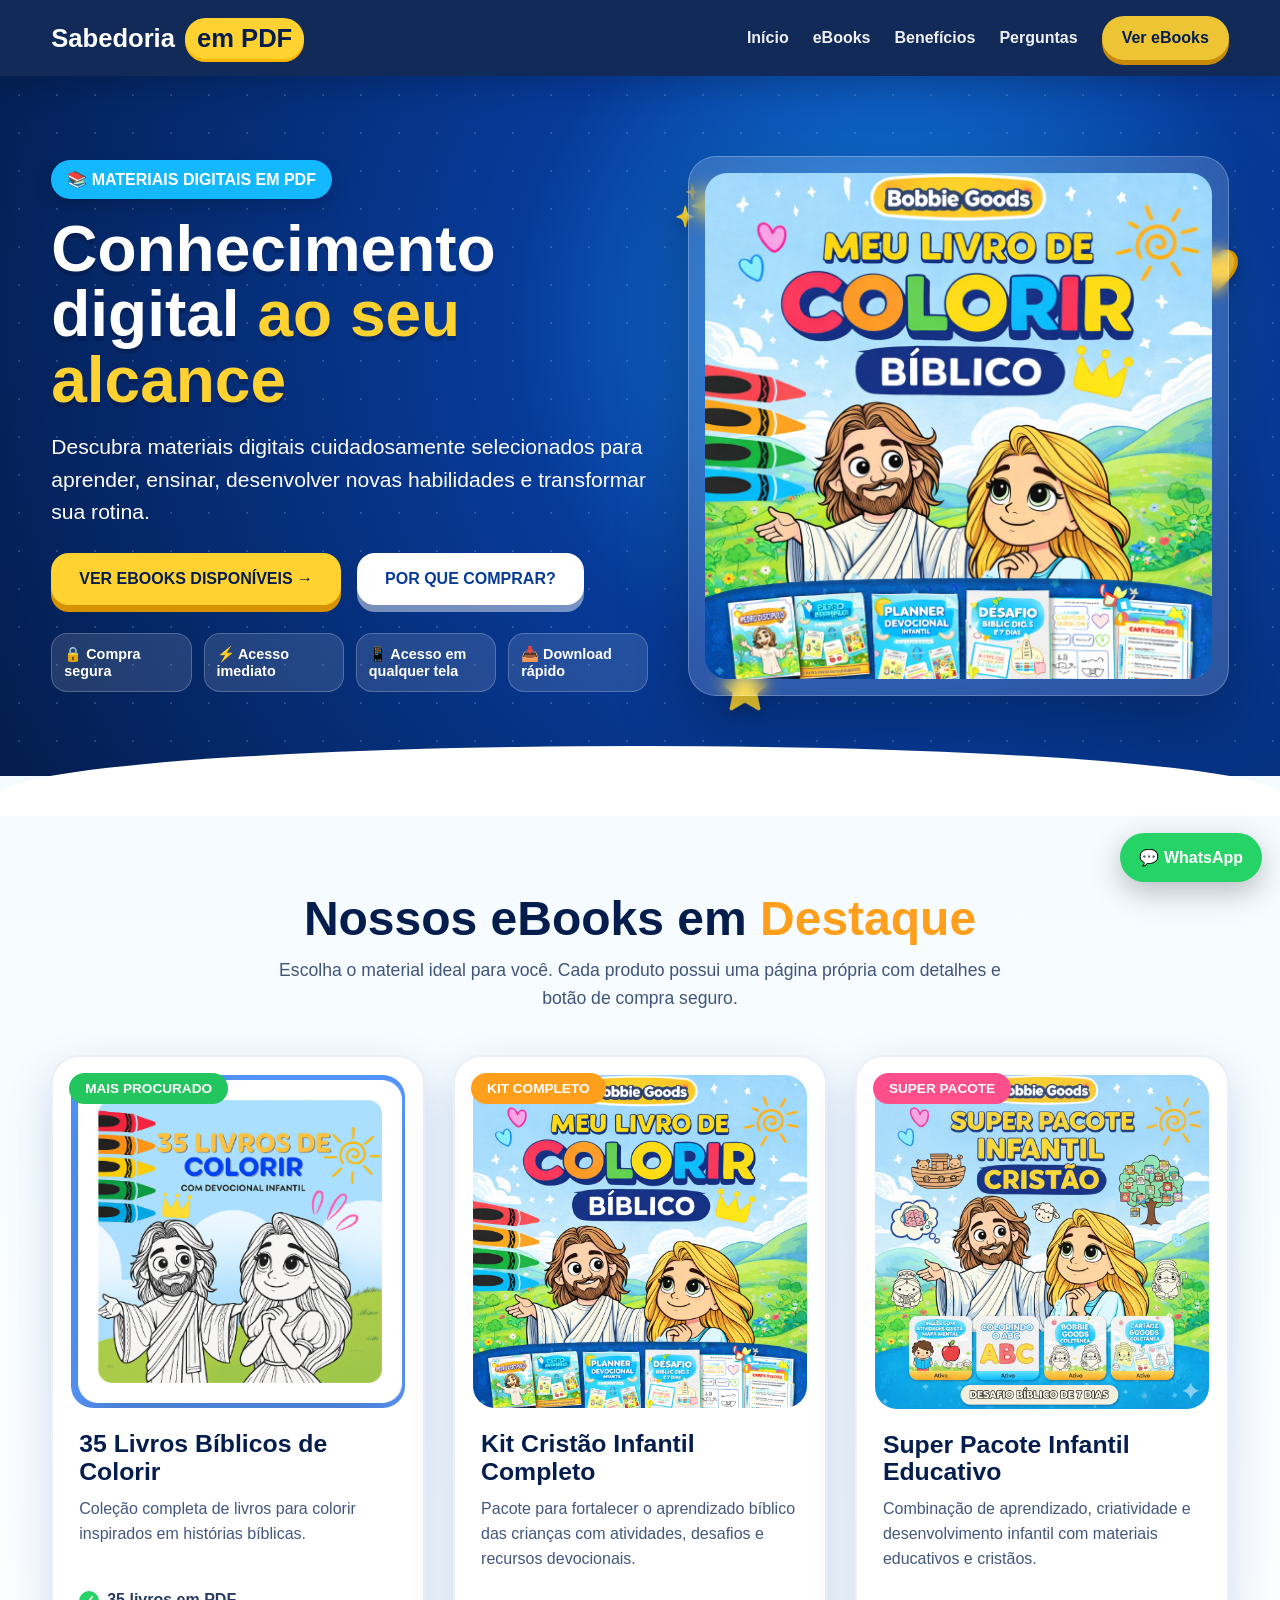
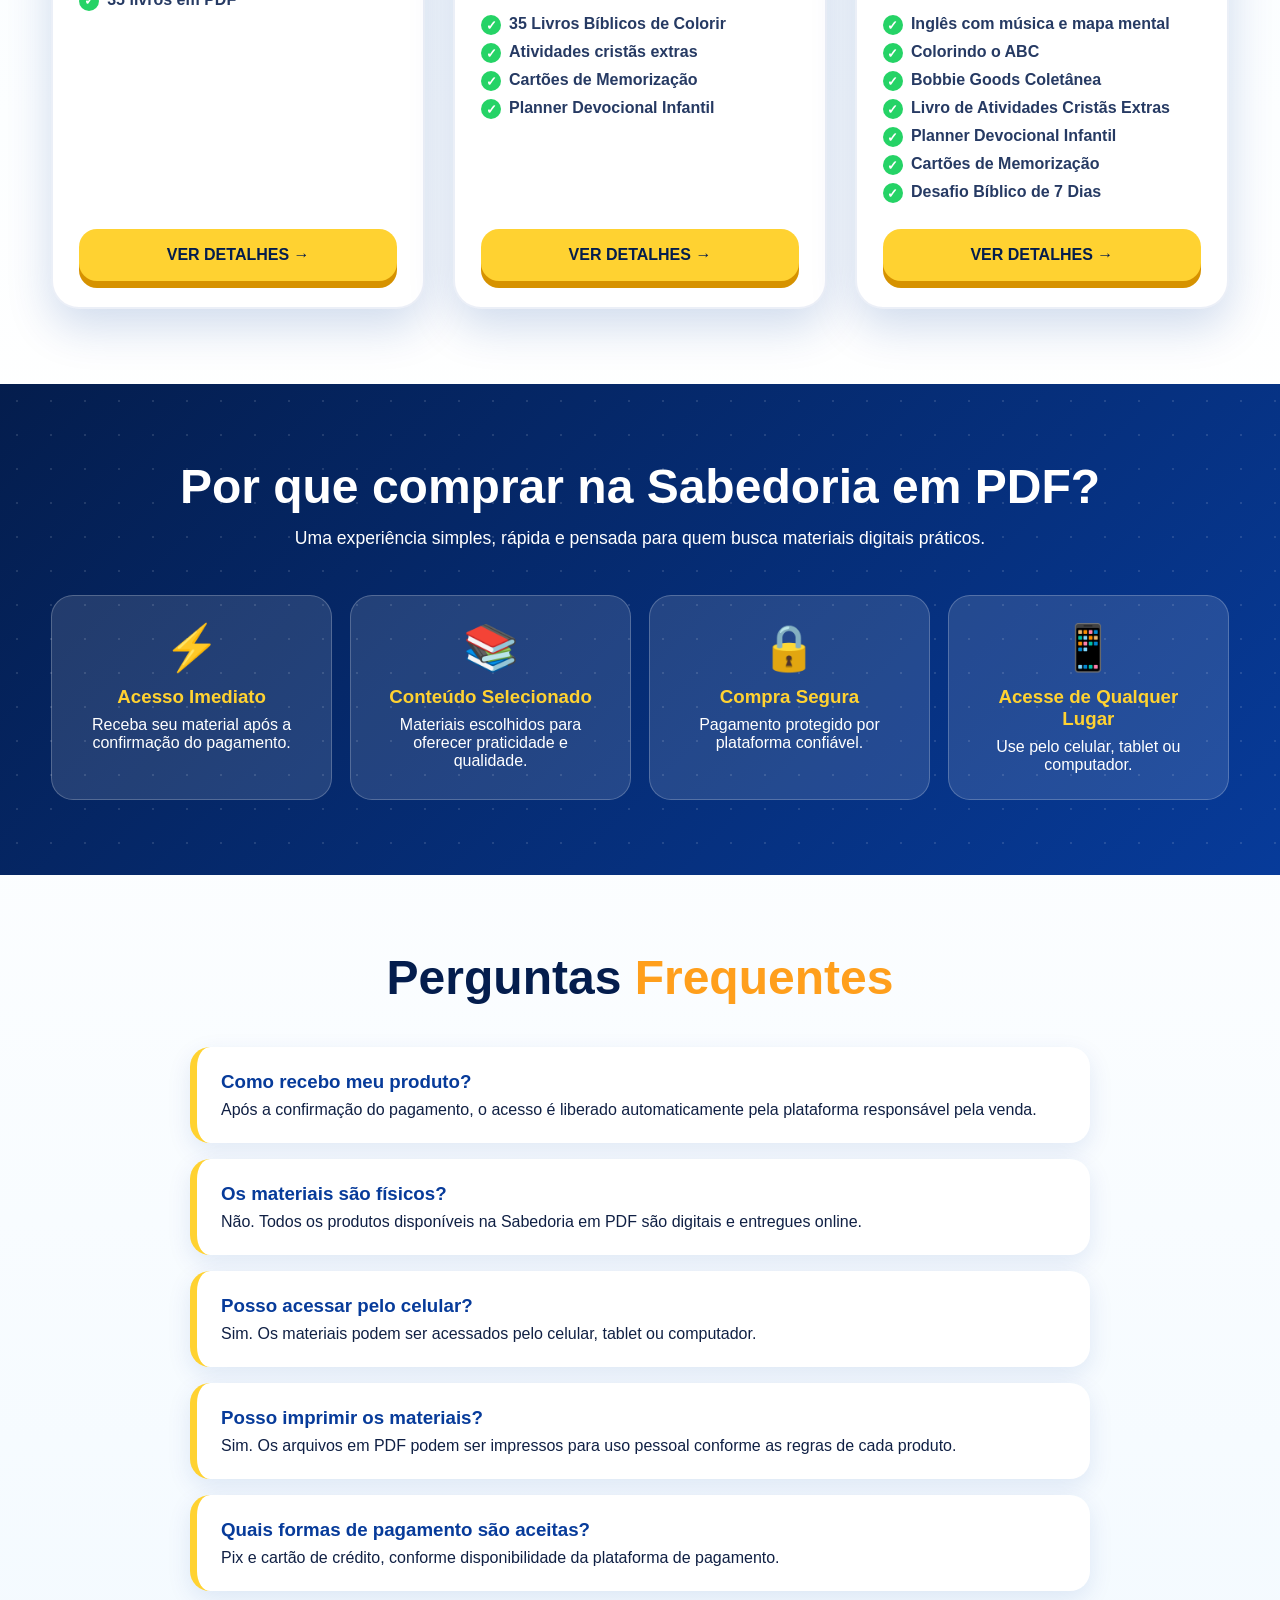
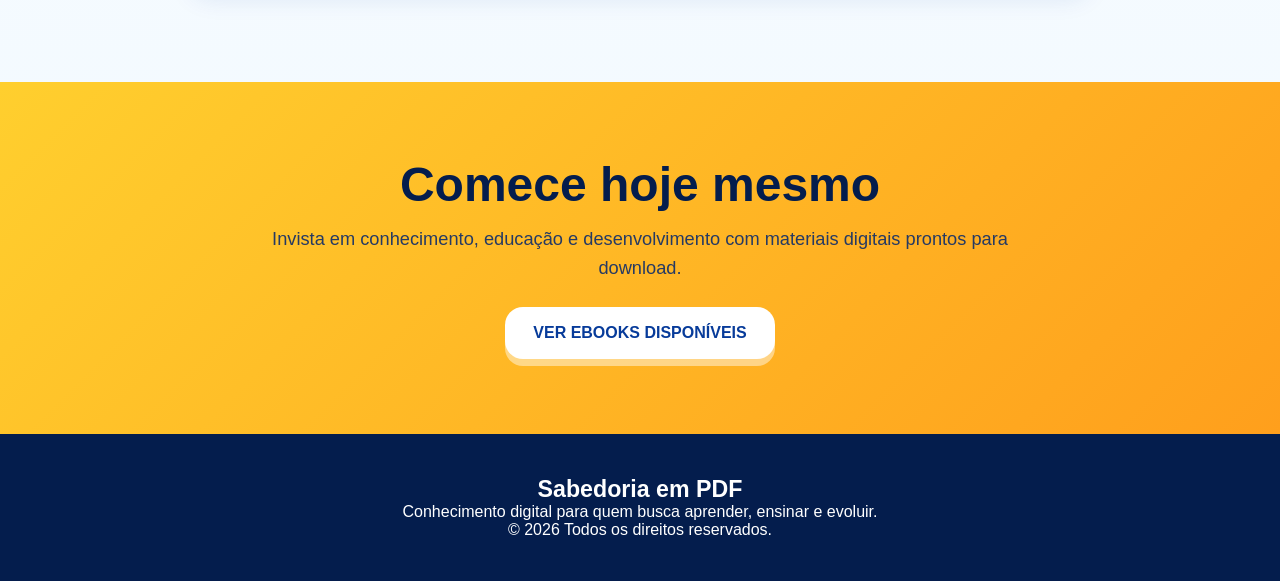
==== index.html @ c4dcb422 "primeiro commit" ====
<!DOCTYPE html>
<html lang="pt-BR">
<head>
<meta charset="UTF-8">
<meta name="viewport" content="width=device-width, initial-scale=1.0">
<title>Sabedoria em PDF | eBooks Digitais</title>
<link rel="stylesheet" href="style.css">
</head>
<body>
<header class="topbar">
  <div class="container nav">
    <a class="logo" href="index.html">Sabedoria <span>em PDF</span></a>
    <nav class="menu">
      <a href="#inicio">Início</a><a href="#produtos">eBooks</a><a href="#beneficios">Benefícios</a><a href="#faq">Perguntas</a>
      <a class="btn-top" href="#produtos">Ver eBooks</a>
    </nav>
  </div>
</header>

<section class="hero" id="inicio">
  <div class="container hero-wrap">
    <div>
      <div class="tag">📚 MATERIAIS DIGITAIS EM PDF</div>
      <h1>Conhecimento digital <strong>ao seu alcance</strong></h1>
      <p>Descubra materiais digitais cuidadosamente selecionados para aprender, ensinar, desenvolver novas habilidades e transformar sua rotina.</p>
      <div class="hero-actions">
        <a class="btn" href="#produtos">VER EBOOKS DISPONÍVEIS →</a>
        <a class="btn btn-sec" href="#beneficios">POR QUE COMPRAR?</a>
      </div>
      <div class="trust-mini">
        <div>🔒 Compra segura</div><div>⚡ Acesso imediato</div><div>📱 Acesso em qualquer tela</div><div>📥 Download rápido</div>
      </div>
    </div>
    <div class="hero-showcase">
      <span class="spark s1">✨</span><span class="spark s2">💛</span><span class="spark s3">⭐</span>
      <div class="hero-card"><img src="img/produto-kit-cristao.png" alt="Materiais digitais em PDF"></div>
    </div>
  </div>
</section>
<div class="wave"></div>

<section class="section" id="produtos">
  <div class="container">
    <div class="title">
      <h2>Nossos eBooks em <span>Destaque</span></h2>
      <p>Escolha o material ideal para você. Cada produto possui uma página própria com detalhes e botão de compra seguro.</p>
    </div>
    <div class="products-grid">
      <article class="product-card">
        <span class="label">MAIS PROCURADO</span>
        <a class="product-img" href="produto1.html"><img src="img/produto-35-livros.png" alt="35 Livros Bíblicos de Colorir"></a>
        <div class="product-content">
          <h3>35 Livros Bíblicos de Colorir</h3>
          <p>Coleção completa de livros para colorir inspirados em histórias bíblicas.</p>
          <ul class="checklist"><li>35 livros em PDF</li></ul>
          <a class="btn card-btn" href="produto1.html">VER DETALHES →</a>
        </div>
      </article>
      <article class="product-card">
        <span class="label orange">KIT COMPLETO</span>
        <a class="product-img" href="produto2.html"><img src="img/produto-kit-cristao.png" alt="Kit Cristão Infantil Completo"></a>
        <div class="product-content">
          <h3>Kit Cristão Infantil Completo</h3>
          <p>Pacote para fortalecer o aprendizado bíblico das crianças com atividades, desafios e recursos devocionais.</p>
          <ul class="checklist"><li>35 Livros Bíblicos de Colorir</li><li>Atividades cristãs extras</li><li>Cartões de Memorização</li> <li>Planner Devocional Infantil</li></ul>
          <a class="btn card-btn" href="produto2.html">VER DETALHES →</a>
        </div>
      </article>
      <article class="product-card">
        <span class="label pink">SUPER PACOTE</span>
        <a class="product-img" href="produto3.html"><img src="img/produto-super-pacote.jpg" alt="Super Pacote Infantil Educativo"></a>
        <div class="product-content">
          <h3>Super Pacote Infantil Educativo</h3>
          <p>Combinação de aprendizado, criatividade e desenvolvimento infantil com materiais educativos e cristãos.</p>
          <ul class="checklist"><li>Inglês com música e mapa mental</li><li>Colorindo o ABC</li><li>Bobbie Goods Coletânea</li> <li>Livro de Atividades Cristãs Extras</li><li>Planner Devocional Infantil</li> <li>Cartões de Memorização</li> <li>Desafio Bíblico de 7 Dias</li></ul>
          <a class="btn card-btn" href="produto3.html">VER DETALHES →</a>
        </div>
      </article>
    </div>
  </div>
</section>

<section class="section benefits" id="beneficios">
  <div class="container">
    <div class="title"><h2>Por que comprar na Sabedoria em PDF?</h2><p>Uma experiência simples, rápida e pensada para quem busca materiais digitais práticos.</p></div>
    <div class="benefit-grid">
      <div class="benefit"><div class="icon">⚡</div><h3>Acesso Imediato</h3><p>Receba seu material após a confirmação do pagamento.</p></div>
      <div class="benefit"><div class="icon">📚</div><h3>Conteúdo Selecionado</h3><p>Materiais escolhidos para oferecer praticidade e qualidade.</p></div>
      <div class="benefit"><div class="icon">🔒</div><h3>Compra Segura</h3><p>Pagamento protegido por plataforma confiável.</p></div>
      <div class="benefit"><div class="icon">📱</div><h3>Acesse de Qualquer Lugar</h3><p>Use pelo celular, tablet ou computador.</p></div>
    </div>
  </div>
</section>

<section class="section" id="faq">
  <div class="container">
    <div class="title"><h2>Perguntas <span>Frequentes</span></h2></div>
    <div class="faq">
      <div class="faq-item"><h3>Como recebo meu produto?</h3><p>Após a confirmação do pagamento, o acesso é liberado automaticamente pela plataforma responsável pela venda.</p></div>
      <div class="faq-item"><h3>Os materiais são físicos?</h3><p>Não. Todos os produtos disponíveis na Sabedoria em PDF são digitais e entregues online.</p></div>
      <div class="faq-item"><h3>Posso acessar pelo celular?</h3><p>Sim. Os materiais podem ser acessados pelo celular, tablet ou computador.</p></div>
      <div class="faq-item"><h3>Posso imprimir os materiais?</h3><p>Sim. Os arquivos em PDF podem ser impressos para uso pessoal conforme as regras de cada produto.</p></div>
      <div class="faq-item"><h3>Quais formas de pagamento são aceitas?</h3><p>Pix e cartão de crédito, conforme disponibilidade da plataforma de pagamento.</p></div>
    </div>
  </div>
</section>

<section class="section cta">
  <div class="container"><h2>Comece hoje mesmo</h2><p>Invista em conhecimento, educação e desenvolvimento com materiais digitais prontos para download.</p><a class="btn btn-sec" href="#produtos">VER EBOOKS DISPONÍVEIS</a></div>
</section>
<footer class="footer"><div class="container"><strong>Sabedoria em PDF</strong><p>Conhecimento digital para quem busca aprender, ensinar e evoluir.</p><p>© 2026 Todos os direitos reservados.</p></div></footer>
<a class="whats" href="https://wa.me/5599999999999" target="_blank">💬 WhatsApp</a>
</body>
</html>
---- style.css ----
:root {
  --azul: #073b9a;
  --azul-escuro: #041d4d;
  --azul-claro: #eaf6ff;
  --amarelo: #ffd231;
  --laranja: #ff9f1c;
  --rosa: #ff4f8b;
  --verde: #22c55e;
  --texto: #102044;
  --branco: #ffffff;
  --sombra: 0 18px 45px rgba(7, 59, 154, .18);
}

* {
  margin: 0;
  padding: 0;
  box-sizing: border-box;
  font-family: Arial, Helvetica, sans-serif;
}

html {
  scroll-behavior: smooth;
}

body {
  background: linear-gradient(180deg, #eef9ff 0%, #fff 55%, #eff8ff 100%);
  color: var(--texto);
  overflow-x: hidden;
}

a {
  text-decoration: none;
  color: inherit;
}

img {
  max-width: 100%;
  display: block;
}

.container {
  width: min(1180px, 92%);
  margin: auto;
}

/* TOPO */

.topbar {
  position: sticky;
  top: 0;
  z-index: 99;
  background: rgba(4, 29, 77, .94);
  backdrop-filter: blur(12px);
  box-shadow: 0 8px 30px rgba(0, 0, 0, .18);
}

.nav {
  min-height: 76px;
  display: flex;
  align-items: center;
  justify-content: space-between;
  gap: 18px;
}

.logo {
  display: flex;
  align-items: center;
  gap: 10px;
  font-weight: 900;
  color: #fff;
  font-size: 1.6rem;
}

.logo span {
  background: var(--amarelo);
  color: var(--azul-escuro);
  padding: 6px 12px;
  border-radius: 999px;
  box-shadow: 0 3px 0 #ffb703;
}

.menu {
  display: flex;
  gap: 24px;
  align-items: center;
}

.menu a {
  color: #fff;
  font-weight: 700;
  opacity: .92;
}

.menu a:hover {
  color: var(--amarelo);
}

.btn-top {
  background: var(--amarelo);
  color: var(--azul-escuro) !important;
  padding: 13px 20px;
  border-radius: 999px;
  box-shadow: 0 5px 0 #d69200;
  transition: .25s;
}

.btn-top:hover {
  transform: translateY(-3px);
}

/* HERO */

.hero {
  position: relative;
  background: radial-gradient(circle at 70% 35%, #1483e6 0%, #073b9a 38%, #041d4d 100%);
  color: #fff;
  overflow: hidden;
}

.hero::before {
  content: "";
  position: absolute;
  inset: 0;
  background-image: radial-gradient(#fff 1.2px, transparent 1.2px);
  background-size: 38px 38px;
  opacity: .15;
}

.hero-wrap {
  position: relative;
  display: grid;
  grid-template-columns: 1.05fr .95fr;
  align-items: center;
  gap: 40px;
  padding: 80px 0;
}

.tag {
  display: inline-flex;
  align-items: center;
  gap: 8px;
  background: #14b8ff;
  padding: 10px 16px;
  border-radius: 999px;
  font-weight: 900;
  box-shadow: 0 8px 18px rgba(0, 0, 0, .15);
  margin-bottom: 18px;
}

.hero h1 {
  font-size: clamp(2.2rem, 5vw, 4.7rem);
  line-height: 1.02;
  margin-bottom: 18px;
  text-shadow: 0 5px 0 rgba(0, 0, 0, .16);
}

.hero h1 strong {
  color: var(--amarelo);
}

.hero p {
  font-size: clamp(1.05rem, 2vw, 1.32rem);
  line-height: 1.55;
  max-width: 650px;
  margin-bottom: 24px;
}

.hero-actions {
  display: flex;
  flex-wrap: wrap;
  gap: 16px;
  align-items: center;
}

/* BOTÕES */

.btn {
  display: inline-flex;
  align-items: center;
  justify-content: center;
  gap: 10px;
  background: var(--amarelo);
  color: var(--azul-escuro);
  font-weight: 900;
  padding: 17px 28px;
  border-radius: 18px;
  box-shadow: 0 7px 0 #d69200;
  transition: .25s;
  text-align: center;
}

.btn:hover {
  transform: translateY(-4px) scale(1.02);
}

.btn-sec {
  background: #fff;
  color: var(--azul);
  box-shadow: 0 7px 0 rgba(255, 255, 255, .45);
}

/* MINI BENEFÍCIOS HERO */

.trust-mini {
  display: grid;
  grid-template-columns: repeat(4, 1fr);
  gap: 12px;
  margin-top: 28px;
}

.trust-mini div {
  background: rgba(255, 255, 255, .12);
  border: 1px solid rgba(255, 255, 255, .22);
  border-radius: 16px;
  padding: 12px;
  font-weight: 800;
  font-size: .9rem;
}

/* HERO IMAGE */

.hero-showcase {
  position: relative;
  animation: float 4s ease-in-out infinite;
}

.hero-card {
  background: rgba(255, 255, 255, .16);
  border: 1px solid rgba(255, 255, 255, .24);
  padding: 16px;
  border-radius: 28px;
  box-shadow: 0 30px 70px rgba(0, 0, 0, .28);
  backdrop-filter: blur(8px);
}

.hero-card img {
  border-radius: 22px;
  aspect-ratio: 1 / 1;
  object-fit: cover;
}

.spark {
  position: absolute;
  font-size: 2.7rem;
  filter: drop-shadow(0 5px 5px rgba(0, 0, 0, .2));
  animation: pulse 2s infinite;
}

.spark.s1 {
  left: -15px;
  top: 25px;
}

.spark.s2 {
  right: -12px;
  top: 90px;
}

.spark.s3 {
  left: 30px;
  bottom: -18px;
}

.wave {
  height: 70px;
  background: #fff;
  border-radius: 50% 50% 0 0 / 70% 70% 0 0;
  margin-top: -30px;
  position: relative;
  z-index: 2;
}

/* SEÇÕES */

.section {
  padding: 75px 0;
}

.title {
  text-align: center;
  margin-bottom: 42px;
}

.title h2 {
  font-size: clamp(2rem, 4vw, 3rem);
  color: var(--azul-escuro);
  margin-bottom: 10px;
}

.title h2 span {
  color: var(--laranja);
}

.title p {
  font-size: 1.1rem;
  color: #41547a;
  max-width: 760px;
  margin: auto;
  line-height: 1.6;
}

/* PRODUTOS */

.products-grid {
  display: grid;
  grid-template-columns: repeat(3, 1fr);
  gap: 28px;
  align-items: stretch;
}

.product-card {
  background: #fff;
  border-radius: 28px;
  padding: 18px;
  box-shadow: var(--sombra);
  transition: .3s;
  position: relative;
  overflow: hidden;
  border: 2px solid rgba(7, 59, 154, .08);
  animation: fadeUp .7s both;

  display: flex;
  flex-direction: column;
  height: 100%;
}

.product-card:nth-child(2) {
  animation-delay: .12s;
}

.product-card:nth-child(3) {
  animation-delay: .24s;
}

.product-card:hover {
  transform: translateY(-10px);
  box-shadow: 0 25px 60px rgba(7, 59, 154, .25);
}

.label {
  position: absolute;
  top: 16px;
  left: 16px;
  z-index: 2;
  background: var(--verde);
  color: #fff;
  font-weight: 900;
  padding: 8px 16px;
  border-radius: 999px;
  font-size: .85rem;
}

.label.orange {
  background: var(--laranja);
}

.label.pink {
  background: var(--rosa);
}

.product-img {
  border-radius: 22px;
  overflow: hidden;
  background: #dff5ff;
}

.product-img img {
  width: 100%;
  aspect-ratio: 1 / 1;
  object-fit: cover;
  transition: .45s;
}

.product-card:hover .product-img img {
  transform: scale(1.06);
}

.product-content {
  padding: 22px 8px 8px;

  display: flex;
  flex-direction: column;
  flex: 1;
}

.product-content h3 {
  font-size: 1.55rem;
  line-height: 1.1;
  color: var(--azul-escuro);
  margin-bottom: 12px;
}

.product-content p {
  color: #43577e;
  line-height: 1.55;
  margin-bottom: 16px;
}

.checklist {
  list-style: none;
  margin: 18px 0;
  flex: 1;
}

.checklist li {
  margin: 10px 0;
  padding-left: 28px;
  position: relative;
  font-weight: 700;
  color: #263a63;
}

.checklist li::before {
  content: "✓";
  position: absolute;
  left: 0;
  top: 0;
  background: #25d366;
  color: #fff;
  width: 20px;
  height: 20px;
  border-radius: 50%;
  display: grid;
  place-items: center;
  font-size: .8rem;
}

.card-btn {
  width: 100%;
  margin-top: auto;
}

/* BENEFÍCIOS */

.benefits {
  background: linear-gradient(135deg, #041d4d, #073b9a);
  color: #fff;
  position: relative;
  overflow: hidden;
}

.benefits::before {
  content: "";
  position: absolute;
  inset: 0;
  background-image: radial-gradient(#fff 1px, transparent 1px);
  background-size: 34px 34px;
  opacity: .12;
}

.benefits .container {
  position: relative;
}

.benefits .title h2,
.benefits .title p {
  color: #fff;
}

.benefit-grid {
  display: grid;
  grid-template-columns: repeat(4, 1fr);
  gap: 18px;
}

.benefit {
  background: rgba(255, 255, 255, .12);
  border: 1px solid rgba(255, 255, 255, .22);
  border-radius: 22px;
  padding: 25px;
  text-align: center;
  transition: .25s;
}

.benefit:hover {
  transform: translateY(-7px);
  background: rgba(255, 255, 255, .18);
}

.benefit .icon {
  font-size: 2.8rem;
  margin-bottom: 12px;
}

.benefit h3 {
  color: var(--amarelo);
  margin-bottom: 8px;
}

/* FAQ */

.faq {
  max-width: 900px;
  margin: auto;
}

.faq-item {
  background: #fff;
  border-radius: 20px;
  margin-bottom: 16px;
  padding: 24px;
  box-shadow: 0 8px 25px rgba(7, 59, 154, .10);
  border-left: 7px solid var(--amarelo);
}

.faq-item h3 {
  color: var(--azul);
  margin-bottom: 8px;
}

/* CTA */

.cta {
  background: linear-gradient(135deg, #ffcf2e, #ff9f1c);
  text-align: center;
}

.cta h2 {
  font-size: clamp(2rem, 4vw, 3rem);
  color: var(--azul-escuro);
  margin-bottom: 12px;
}

.cta p {
  max-width: 780px;
  margin: 0 auto 25px;
  color: #263a63;
  font-size: 1.14rem;
  line-height: 1.6;
}

/* FOOTER */

.footer {
  background: #041d4d;
  color: #fff;
  padding: 42px 0;
  text-align: center;
}

.footer strong {
  font-size: 1.45rem;
}

/* WHATSAPP */

.whats {
  position: fixed;
  right: 18px;
  bottom: 18px;
  background: #25d366;
  color: #fff;
  font-weight: 900;
  padding: 15px 19px;
  border-radius: 999px;
  box-shadow: 0 10px 30px rgba(0, 0, 0, .25);
  z-index: 100;
  display: flex;
  gap: 8px;
  align-items: center;
  animation: pulse 2s infinite;
}

/* PÁGINAS DE PRODUTO */

.product-page .hero-wrap {
  grid-template-columns: .9fr 1.1fr;
}

.product-page .hero-card {
  max-width: 450px;
  margin: auto;
}

.details {
  display: grid;
  grid-template-columns: 1fr 1fr;
  gap: 28px;
  align-items: start;
}

.detail-box {
  background: #fff;
  border-radius: 26px;
  padding: 34px;
  box-shadow: var(--sombra);
}

.detail-box h2 {
  font-size: 2rem;
  color: var(--azul-escuro);
  margin-bottom: 16px;
}

.detail-box p {
  line-height: 1.65;
  color: #44577c;
  margin-bottom: 18px;
}

.notice {
  background: #fff8d6;
  border: 2px solid #ffd231;
  border-radius: 20px;
  padding: 20px;
  margin-top: 20px;
  font-weight: 800;
  color: #634400;
}

.back {
  display: inline-flex;
  margin-top: 18px;
  color: var(--azul);
  font-weight: 900;
}

/* ANIMAÇÕES */

@keyframes float {
  0%, 100% {
    transform: translateY(0);
  }

  50% {
    transform: translateY(-14px);
  }
}

@keyframes pulse {
  0%, 100% {
    transform: scale(1);
  }

  50% {
    transform: scale(1.05);
  }
}

@keyframes fadeUp {
  from {
    opacity: 0;
    transform: translateY(25px);
  }

  to {
    opacity: 1;
    transform: translateY(0);
  }
}

/* RESPONSIVO */

@media (max-width: 1000px) {
  .hero-wrap,
  .details {
    grid-template-columns: 1fr;
  }

  .hero-showcase {
    max-width: 560px;
    margin: auto;
  }

  .products-grid,
  .benefit-grid {
    grid-template-columns: repeat(2, 1fr);
  }

  .trust-mini {
    grid-template-columns: repeat(2, 1fr);
  }
}

@media (max-width: 720px) {
  .nav {
    justify-content: center;
  }

  .menu {
    width: 100%;
    justify-content: center;
    gap: 12px;
    flex-wrap: wrap;
  }

  .menu a {
    font-size: .92rem;
  }

  .btn-top {
    display: none;
  }

  .hero-wrap {
    padding: 54px 0;
  }

  .hero-actions .btn {
    width: 100%;
  }

  .trust-mini,
  .products-grid,
  .benefit-grid {
    grid-template-columns: 1fr;
  }

  .section {
    padding: 55px 0;
  }

  .product-card {
    border-radius: 22px;
  }

  .whats {
    right: 12px;
    bottom: 12px;
    padding: 13px 15px;
    font-size: .9rem;
  }

  .topbar {
    position: relative;
  }
}

@media (max-width: 420px) {
  .logo {
    font-size: 1.25rem;
  }

  .logo span {
    padding: 5px 8px;
  }

  .menu a {
    font-size: .85rem;
  }

  .hero h1 {
    font-size: 2.05rem;
  }

  .product-content h3 {
    font-size: 1.32rem;
  }

  .detail-box {
    padding: 24px;
  }

  .btn {
    padding: 15px 18px;
  }

  .trust-mini div {
    font-size: .82rem;
  }
}
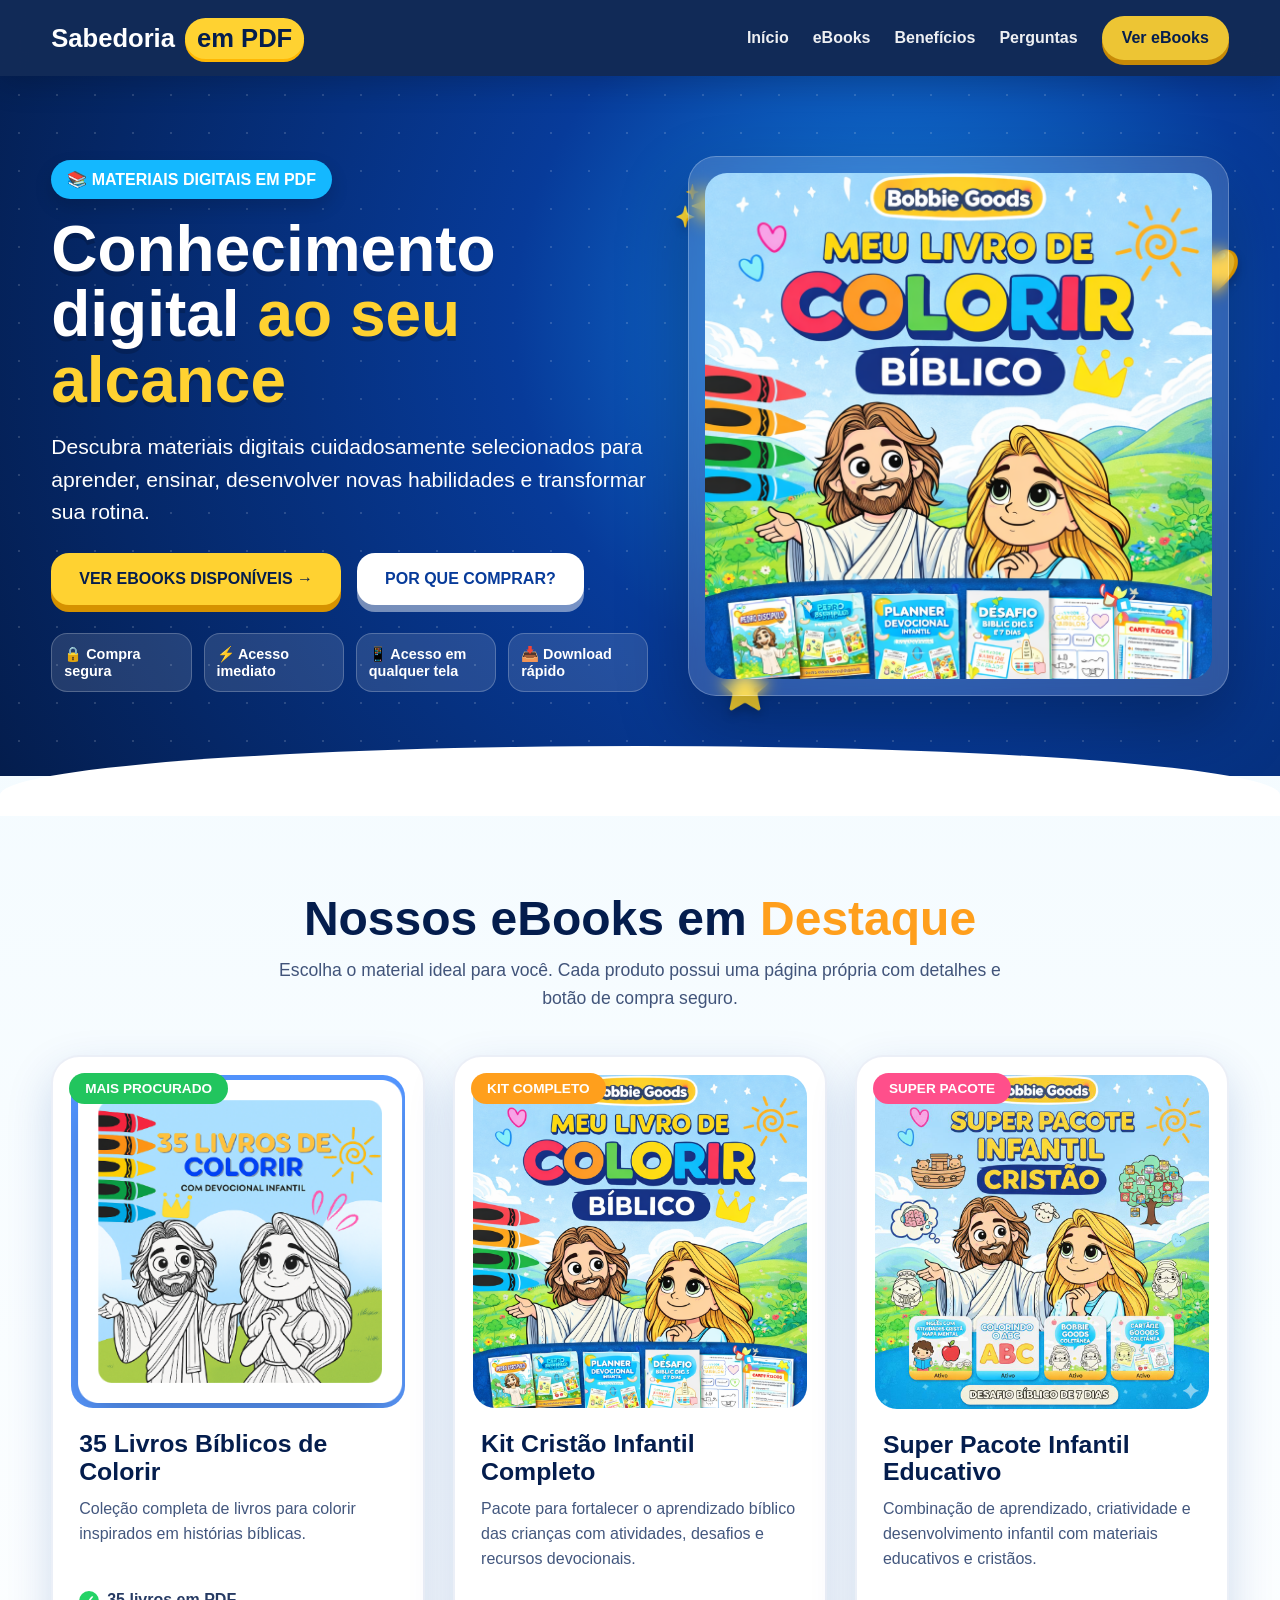
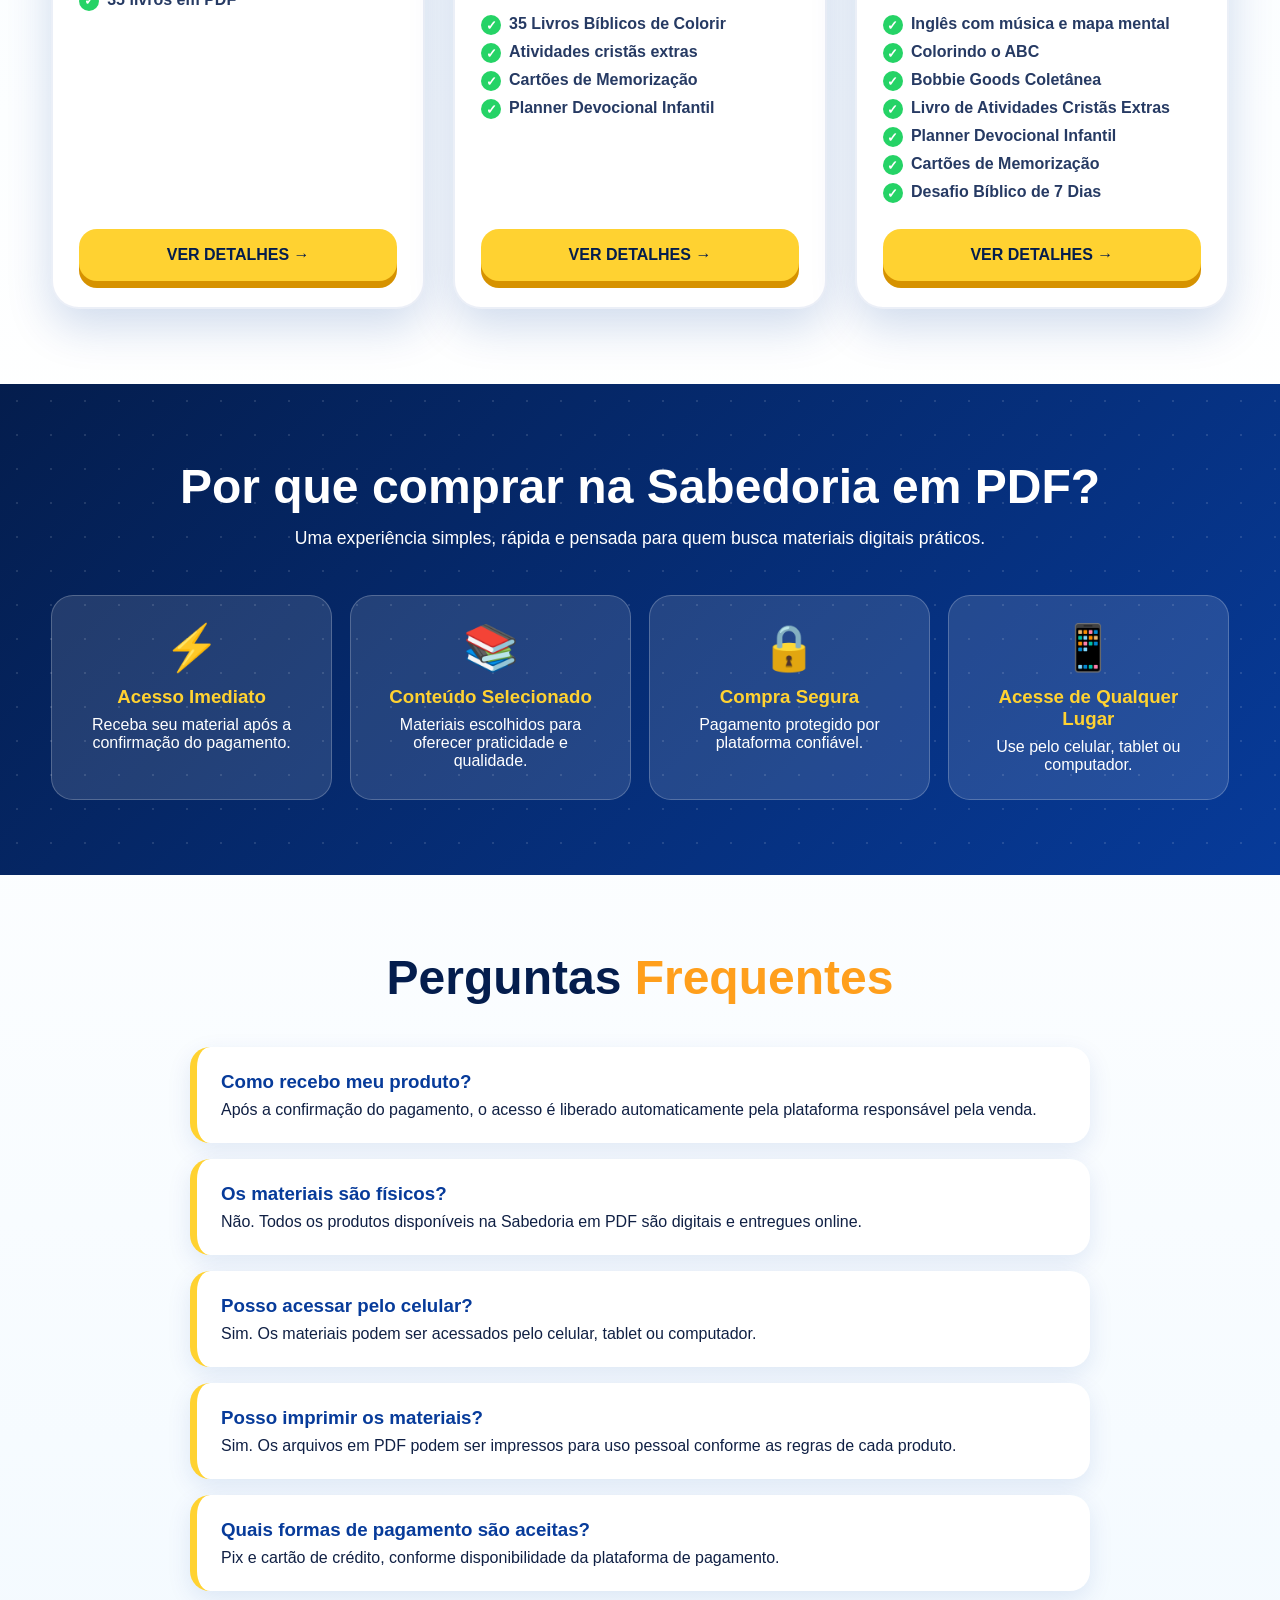
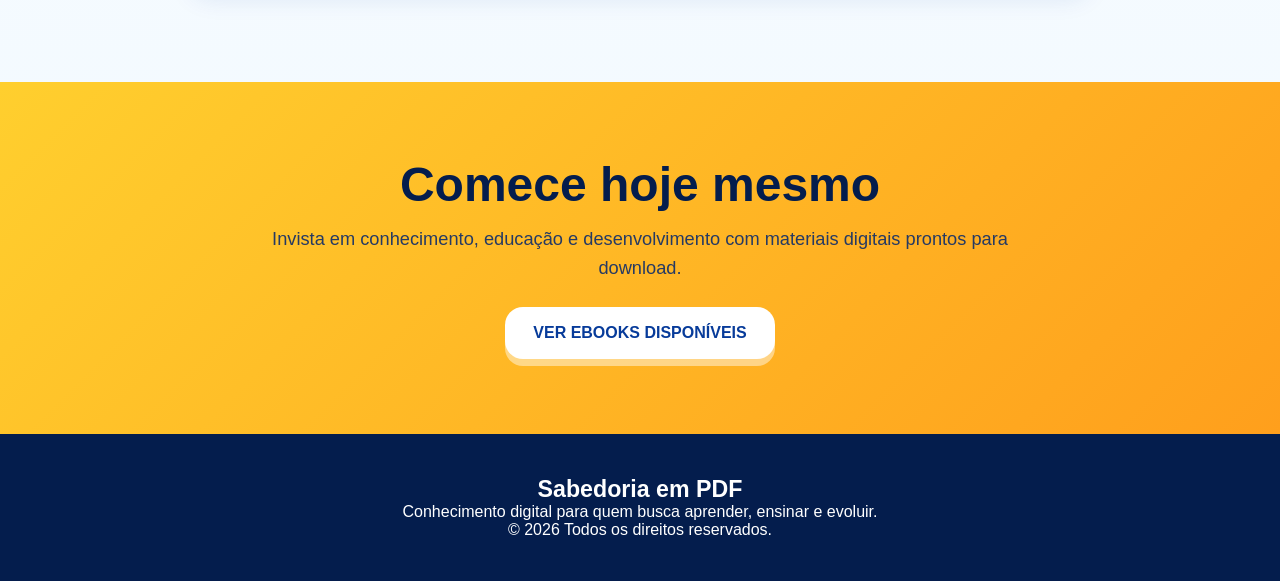
==== commit 84e27f0c: "retirei o numero de telefone" ====
--- a/index.html
+++ b/index.html
@@ -109,6 +109,5 @@
   <div class="container"><h2>Comece hoje mesmo</h2><p>Invista em conhecimento, educação e desenvolvimento com materiais digitais prontos para download.</p><a class="btn btn-sec" href="#produtos">VER EBOOKS DISPONÍVEIS</a></div>
 </section>
 <footer class="footer"><div class="container"><strong>Sabedoria em PDF</strong><p>Conhecimento digital para quem busca aprender, ensinar e evoluir.</p><p>© 2026 Todos os direitos reservados.</p></div></footer>
-<a class="whats" href="https://wa.me/5599999999999" target="_blank">💬 WhatsApp</a>
 </body>
 </html>
